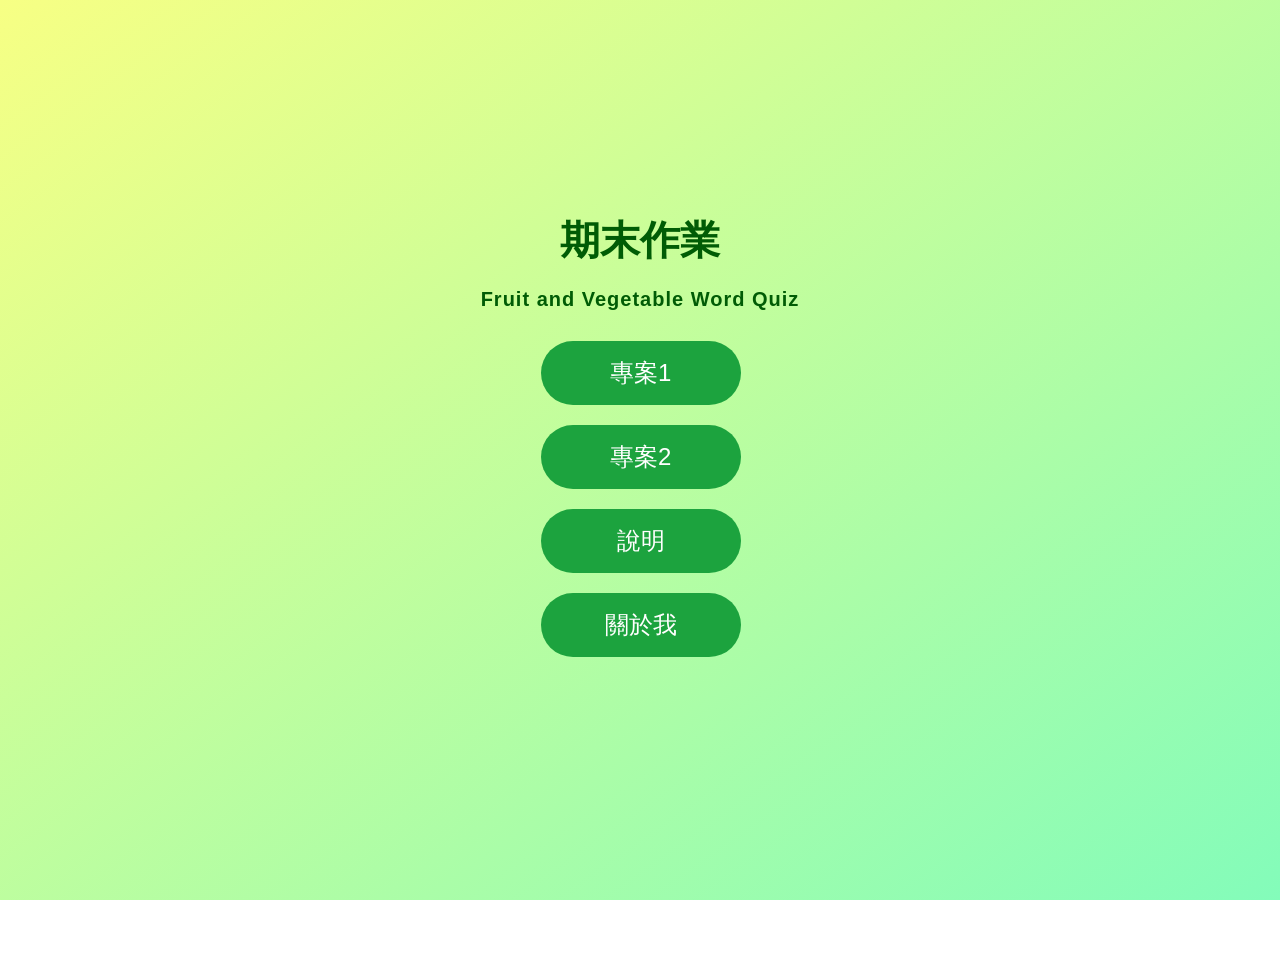
==== index.html @ d754c372 "整理網站檔案到根目錄，忽略 .vscode" ====
<!DOCTYPE html>
<html lang="zh-Hant-TW">
  <head>
    <meta charset="UTF-8" />
    <meta http-equiv="X-UA-Compatible" content="IE=edge" />
    <meta name="viewport" content="width=device-width, initial-scale=1.0" />
    <title>div</title>
    <link rel="stylesheet" href="./css/style01.css" />
  </head>
  <body>
    <div class="main">
      <div class="container">
        <h1 >期末作業</h1>
        <p>Fruit and Vegetable Word Quiz</p>
  
        <ul>
          <li>
            <button onclick="window.location.href='Fruit and Vegetable Word Quiz.html'">專案1</button>
          </li>
          <li>
            <button onclick="window.location.href=''">
              專案2 
            </button>
          </li>
          <li>
            <button onclick="window.location.href='index03.html'">
              說明
            </button>
          </li>
          <li>
            <button onclick="window.location.href='index4.html'">關於我</button>
          </li>
        </ul>
      </div>
    </div>
  </body>
</html>
---- css/style01.css ----
*{
    box-sizing: border-box;
    margin:0;
    padding:0;
}
body{
    font-family: Arial, Helvetica, sans-serif;
    color:#222;
    padding-bottom: 50px;
}
.main{
    background-image: linear-gradient(to left top,rgb(131, 252, 186), rgb(247, 255, 132));
    background-repeat: none;
    background-size: cover;
    background-position:bottom center;
    height:100vh;
    display:flex;
    justify-content: center;
    color: rgb(0, 92, 5);
    align-items:center;
    text-align:center;
    margin-bottom: 20px;
    position:relative;
}
.main h1{
    font-size:40px;
    margin:-20PX 0 20PX;
}
.main p{
    font-size: 20px;
    letter-spacing: 1px;
    font-weight: 600;
}
.content h2{
    font-size: 150%;
    margin:20px 0;
}
.content p{
    line-height:30px;
    letter-spacing: 1.2px;

}
.container{
    max-width:1200px;
    margin:0 auto; 
}
.nav{
    position:fixed;
    top:0;
    left:0;
    right:0;
    background-color:rgba(0, 0, 0, 0.829) ;
}

.nav .container{
   display:flex;
   justify-content: space-between ;
   align-items: center;
   padding:20px 0;
}
.nav ul{
   display:flex;
   list-style-type:none;
   align-items: center;
   justify-content: center;
}
.nav a{
   color:white;
   text-decoration: none;
   padding:8px 15px;
}
.nav.active {
   background-color: white;
   box-shadow:0 2px 10px rgba(0, 0, 0, 0.829);
}
.nav.active a {
   color: black;
}
.nav a.current,
.nav a:hover{
   color:orange;
   font-weight: bold;
}
button  {
    background-color: #1ca33e;
    color: #fff;
    border: none;
    display: block;
    width: 200px;
    cursor: pointer;
    font-size: 24px;
    padding: 16px;
    border-radius: 60px;
  }
  button:hover{
      background-color: rgb(255, 251, 0);
      color: rgb(104, 104, 104);
  }
  button:focus{
      outline:none;
      background-color: rgb(242, 255, 125);
  }
  ul{ 
      margin-top: 20px;
      list-style-type: none;
  }
  li{
      padding:10px 10px;
      padding-left: 60px;
  }
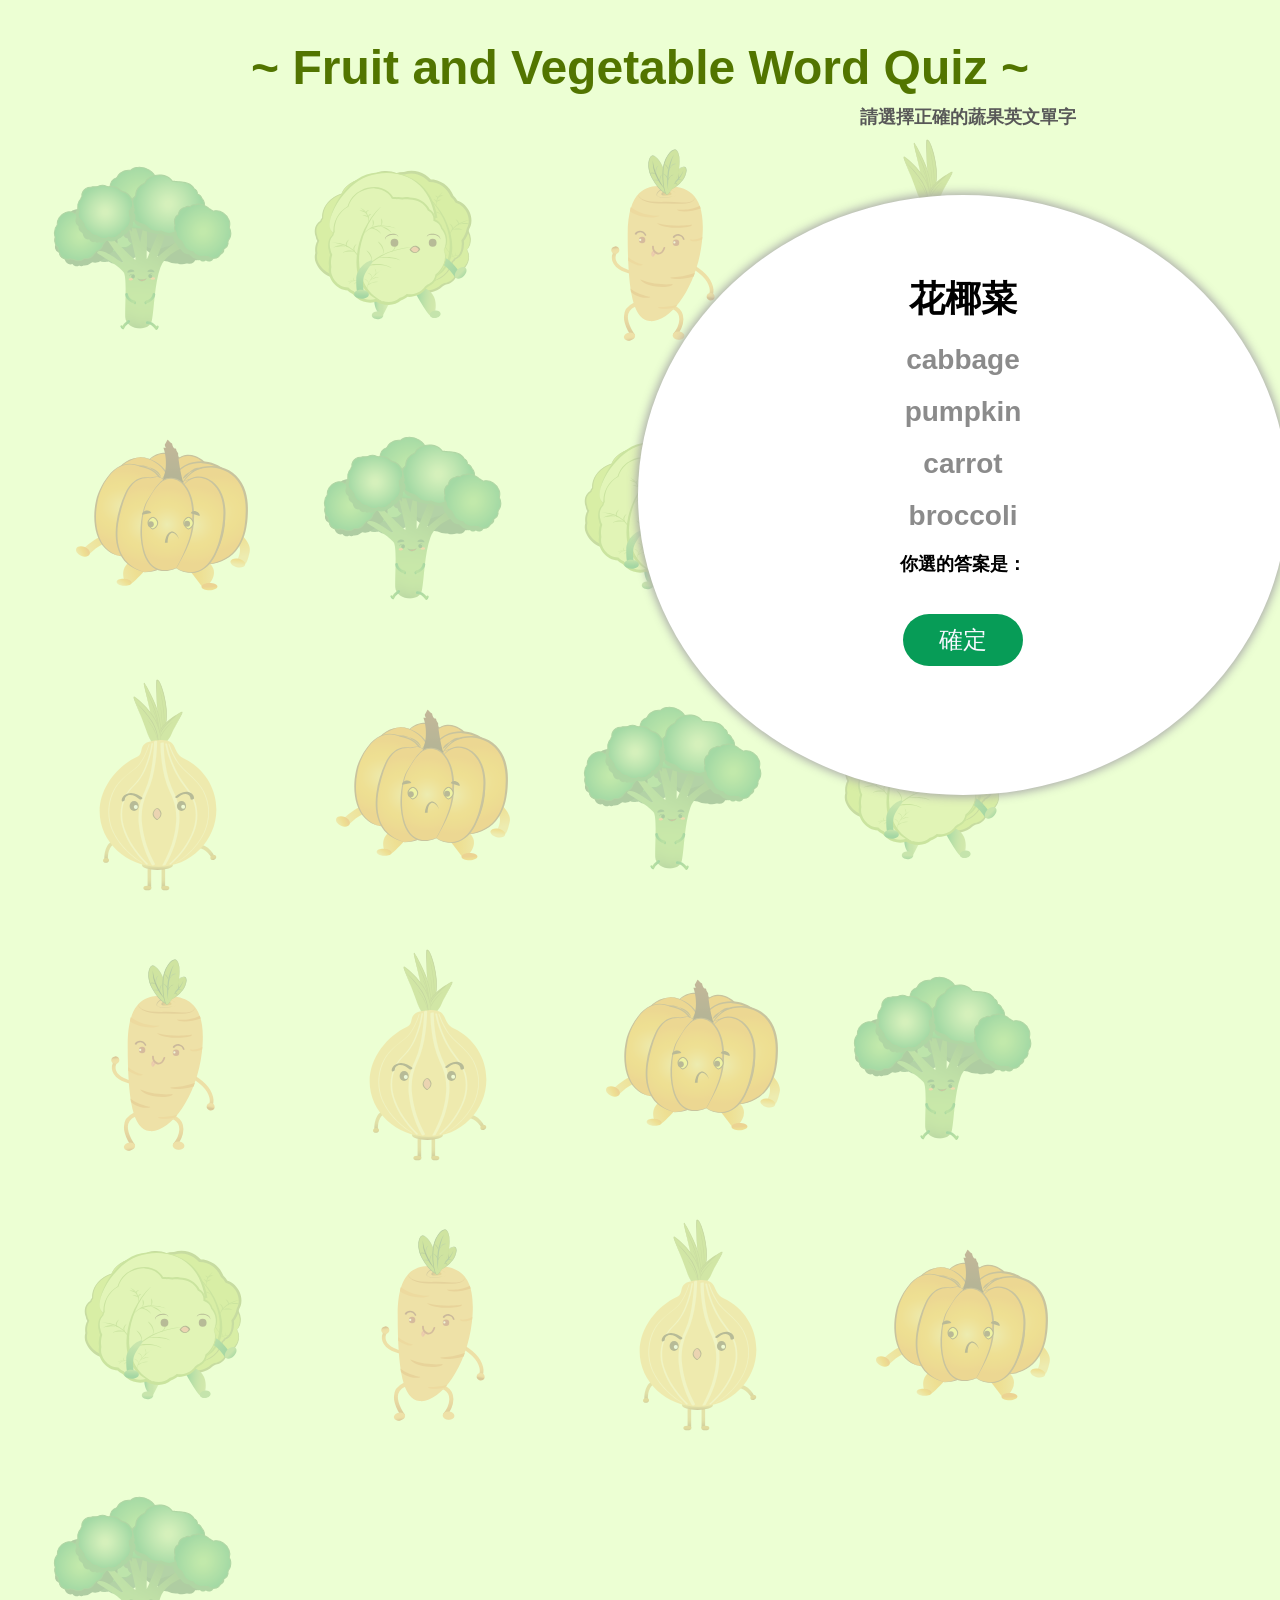
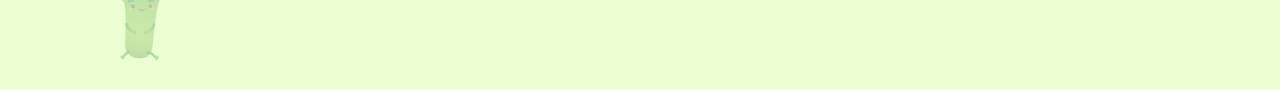
==== commit 2ddf3fbf: "新增 GitHub Pages 首頁 index.html" ====
--- a/index.html
+++ b/index.html
@@ -1,37 +1,68 @@
 <!DOCTYPE html>
-<html lang="zh-Hant-TW">
-  <head>
-    <meta charset="UTF-8" />
-    <meta http-equiv="X-UA-Compatible" content="IE=edge" />
-    <meta name="viewport" content="width=device-width, initial-scale=1.0" />
-    <title>div</title>
-    <link rel="stylesheet" href="./css/style01.css" />
-  </head>
-  <body>
-    <div class="main">
-      <div class="container">
-        <h1 >期末作業</h1>
-        <p>Fruit and Vegetable Word Quiz</p>
+<html lang="en">
+<head>
+    <meta charset="UTF-8">
+    <meta http-equiv="X-UA-Compatible" content="IE=edge">
+    <meta name="viewport" content="width=device-width, initial-scale=1.0">
+    <title>Fruit and Vegetable Word Quiz</title>
+    <link rel="stylesheet" href="./css/index.css">
+</head>
+
+<body onload="load(); test()">
+    <div class="a">~ Fruit and Vegetable Word Quiz ~
+        <h2>請選擇正確的蔬果英文單字</h2> 
+    </div>
+    <div class="svg">
+        <img class="br" src="./svg/broccoli(svg).svg" alt="" width="230px">
+        <img class="cabbage" src="./svg/Cabbage (svg).svg" alt="" width="270px" >
+        <img class="carrot" src="./svg/Carrot (svg).svg" alt="" width="270px">
+        <img class="onion" src="./svg/Onion (svg).svg" alt="" width="260px">
+        <img class="pumpkin" src="./svg/Pumpkin (svg).svg" alt="" width="270px">
+        <img class="br" src="./svg/broccoli(svg).svg" alt="" width="230px">
+        <img class="cabbage" src="./svg/Cabbage (svg).svg" alt="" width="270px" >
+        <img class="carrot" src="./svg/Carrot (svg).svg" alt="" width="270px">
+        <img class="onion" src="./svg/Onion (svg).svg" alt="" width="260px">
+        <img class="pumpkin" src="./svg/Pumpkin (svg).svg" alt="" width="270px">
+        <img class="br" src="./svg/broccoli(svg).svg" alt="" width="230px">
+        <img class="cabbage" src="./svg/Cabbage (svg).svg" alt="" width="270px" >
+        <img class="carrot" src="./svg/Carrot (svg).svg" alt="" width="270px">
+        <img class="onion" src="./svg/Onion (svg).svg" alt="" width="260px">
+        <img class="pumpkin" src="./svg/Pumpkin (svg).svg" alt="" width="270px">
+        <img class="br" src="./svg/broccoli(svg).svg" alt="" width="230px">
+        <img class="cabbage" src="./svg/Cabbage (svg).svg" alt="" width="270px" >
+        <img class="carrot" src="./svg/Carrot (svg).svg" alt="" width="270px"> 
+        <img class="onion" src="./svg/Onion (svg).svg" alt="" width="260px">
+        <img class="pumpkin" src="./svg/Pumpkin (svg).svg" alt="" width="270px">
+        <img class="br" src="./svg/broccoli(svg).svg" alt="" width="230px">
+    </div>
+
+    <div class="container" id="quiz">
+        <div class="header">
+   <div id="question">詞彙</div> 
   
-        <ul>
-          <li>
-            <button onclick="window.location.href='Fruit and Vegetable Word Quiz.html'">專案1</button>
-          </li>
-          <li>
-            <button onclick="window.location.href=''">
-              專案2 
-            </button>
-          </li>
-          <li>
-            <button onclick="window.location.href='index03.html'">
-              說明
-            </button>
-          </li>
-          <li>
-            <button onclick="window.location.href='index4.html'">關於我</button>
-          </li>
-        </ul>
-      </div>
-    </div>
-  </body>
-</html>
+   <div  id="isAudio"> </div><div  id="isSwap" onchange="test()"></div>
+   <ul>
+    <li>
+        <label id="answer1" onclick="chooseA(this)">答案1</label>
+    <li>
+        <label id="answer2" onclick="chooseA(this)">答案2</label>
+    <li>
+        <label id="answer3" onclick="chooseA(this)">答案3</label>
+    <li>
+        <label id="answer4" onclick="chooseA(this)">答案4</label>
+       
+    </ul>
+
+<div class="aa">你選的答案是：</div><div id="choice"></div>
+<div class="bb" id="msg">正確的答案是：?</div>
+<br>
+
+<input type="button" value="確定" onclick="pass()" id="submit"><br/>
+</div> 
+</div> 
+        <!-- HTML -->
+<button onclick="window.location.href='index03.html'">程式</button>
+       
+     <script src="./js/index.js"></script>   
+</body>
+</html>
--- a/css/index.css
+++ b/css/index.css
@@ -0,0 +1,232 @@
+*{
+    box-sizing: border-box;
+}
+body{
+    background: rgb(236, 255, 211);
+}
+
+.a{
+    text-align: center;
+    font-family: Arial, Helvetica, sans-serif;
+    font-size: 48px;
+    margin-top: 40px;
+    font-weight: bold;
+    color: rgb(82, 117, 0);
+    position: relative;
+    z-index: 100;
+}
+
+
+h2{
+    text-align: center;
+    width: 300px;
+    text-align: center;
+    font-family: Arial, Helvetica, sans-serif;
+    font-size: 17.5px;
+    text-align: center;
+    font-weight: 800;
+    color: rgb(88, 88, 88);
+    position: absolute;
+    margin-top: 10px;
+    margin-left: 810px;
+ }
+
+.container{
+    background-color: #fff;
+    border-radius: 15px;
+    box-shadow: 0 0 10px 2px rgb(168, 168, 168);
+    width: 650px;
+    height: 600px;
+    overflow: hidden;
+    margin-left: 630px;
+    margin-top: 100px;
+    border-radius: 50%;
+    position: absolute;
+}
+
+.header{
+    padding: 80px;
+}
+
+#question{
+    display: block;
+    font-family: Arial, Helvetica, sans-serif;
+    font-size: 36px;
+    text-align: center;
+    font-weight: 800;
+}
+ul{
+    text-align: center;
+    padding: 0;
+    font-family: Arial, Helvetica, sans-serif;
+    list-style-type:none;
+    
+}
+
+ul li{
+    font-size: 28px;
+    font-weight: 800;
+    margin: 20px 0;
+    
+}
+
+ul li label{
+    cursor: pointer;
+}
+
+li :hover{
+    color: rgb(0, 119, 69);
+}
+
+li{
+    color: rgb(139, 139, 139);
+    
+}
+
+.aa{
+    font-family: Arial, Helvetica, sans-serif;
+    font-size: 18px;
+    font-weight: 800;
+    text-align: center;
+}
+
+#choice{
+    margin-top: 10px;
+    top: 480px;
+    font-family: Arial, Helvetica, sans-serif;
+    font-size: 18px;
+    text-align: center;
+}
+
+.bb{
+    font-family: Arial, Helvetica, sans-serif;
+    font-size: 18px;
+    margin-top: 5px;
+    text-align: center;
+}
+
+
+#submit{
+    background-color: rgb(7, 156, 87);
+    color: ghostwhite;
+    border:none;
+    display: block;
+    width: 120px;
+    cursor: pointer;
+    font-size: 24px;
+    padding: 10px;
+    margin: auto;
+    margin-top: 10px;
+    border-radius: 60px;
+}
+
+#submit:hover{
+    background-color: rgb(0, 108, 52);
+}
+
+.svg{
+    display: flex;
+    flex-direction: row;
+    flex-wrap: wrap;
+    position: absolute;
+    opacity: 0.3;
+    padding-left: 20px;
+    margin-top: 15px;
+}
+
+.br{
+    display: inline;
+    animation:rotate-taichi 1.8s  linear infinite alternate;
+}
+
+@keyframes rotate-taichi {
+    from {transform: rotate(-8deg);}
+    to {transform: rotate(8deg); }
+}
+
+.cabbage{
+    display: inline;
+    animation:rotate-taichi 1.8s  linear infinite alternate;
+}
+
+@keyframes rotate-taichi {
+    from {transform: rotate(-8deg);}
+    to {transform: rotate(8deg); }
+}
+
+.carrot{
+    display: inline;
+    animation:rotate-taichi 1.8s  linear infinite alternate;
+}
+
+@keyframes rotate-taichi {
+    from {transform: rotate(-8deg);}
+    to {transform: rotate(8deg); }
+}
+.onion{
+    display: inline;
+    animation:rotate-taichi 1.8s  linear infinite alternate;
+}
+
+@keyframes rotate-taichi {
+    from {transform: rotate(-8deg);}
+    to {transform: rotate(8deg); }
+}
+.pumpkin{
+    display: inline;
+    animation:rotate-taichi 1.8s  linear infinite alternate;
+}
+
+@keyframes rotate-taichi {
+    from {transform: rotate(-8deg);}
+    to {transform: rotate(8deg); }
+}
+
+
+.ss{
+    margin-left: 190px;
+    margin-top: 280px;
+    color: rgb(0, 119, 69);
+    
+   }
+
+
+.container button{
+    background-color: rgb(7, 156, 87);
+    color: ghostwhite;
+    border:none;
+    display: block;
+    width: 150px;
+    cursor: pointer;
+    font-size: 24px;
+    padding: 16px;
+    border-radius: 60px;
+    margin-left: 250px;
+}
+
+button {
+  background-color: #1ca33e;
+  color: #fff;
+  border: none;
+  display: block;
+  width: 100px;
+  cursor: pointer;
+  font-size: 18px;
+  color: ghostwhite;
+  padding: 12px;
+  border-radius: 60px;
+  position: absolute;
+  top: 800px;
+  left: 1700px; /* 調整為可見範圍 */
+}
+
+button:hover {
+  background-color: rgb(0, 108, 52);;
+  color: ghostwhite;
+}
+
+button:focus {
+  outline: none;
+  background-color:  #1ca33e; 
+}
+
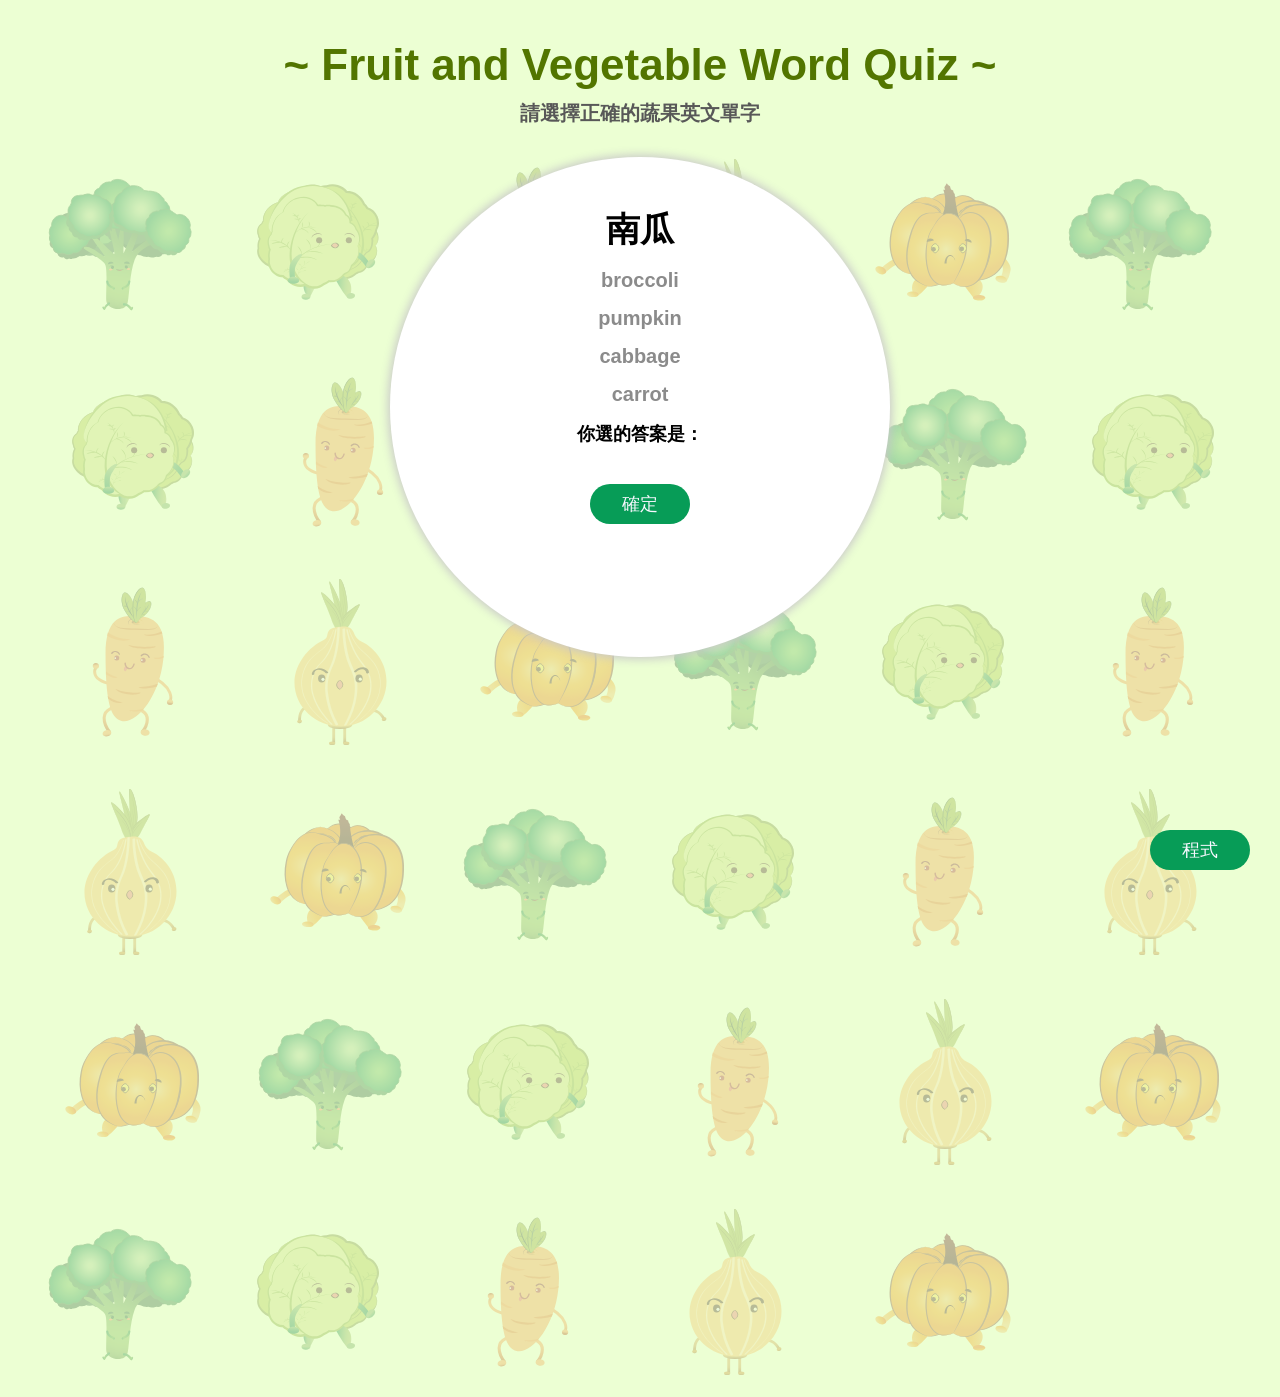
==== commit d5751d2d: "修改說明" ====
--- a/index.html
+++ b/index.html
@@ -13,27 +13,47 @@
         <h2>請選擇正確的蔬果英文單字</h2> 
     </div>
     <div class="svg">
-        <img class="br" src="./svg/broccoli(svg).svg" alt="" width="230px">
-        <img class="cabbage" src="./svg/Cabbage (svg).svg" alt="" width="270px" >
-        <img class="carrot" src="./svg/Carrot (svg).svg" alt="" width="270px">
-        <img class="onion" src="./svg/Onion (svg).svg" alt="" width="260px">
-        <img class="pumpkin" src="./svg/Pumpkin (svg).svg" alt="" width="270px">
-        <img class="br" src="./svg/broccoli(svg).svg" alt="" width="230px">
-        <img class="cabbage" src="./svg/Cabbage (svg).svg" alt="" width="270px" >
-        <img class="carrot" src="./svg/Carrot (svg).svg" alt="" width="270px">
-        <img class="onion" src="./svg/Onion (svg).svg" alt="" width="260px">
-        <img class="pumpkin" src="./svg/Pumpkin (svg).svg" alt="" width="270px">
-        <img class="br" src="./svg/broccoli(svg).svg" alt="" width="230px">
-        <img class="cabbage" src="./svg/Cabbage (svg).svg" alt="" width="270px" >
-        <img class="carrot" src="./svg/Carrot (svg).svg" alt="" width="270px">
-        <img class="onion" src="./svg/Onion (svg).svg" alt="" width="260px">
-        <img class="pumpkin" src="./svg/Pumpkin (svg).svg" alt="" width="270px">
-        <img class="br" src="./svg/broccoli(svg).svg" alt="" width="230px">
-        <img class="cabbage" src="./svg/Cabbage (svg).svg" alt="" width="270px" >
-        <img class="carrot" src="./svg/Carrot (svg).svg" alt="" width="270px"> 
-        <img class="onion" src="./svg/Onion (svg).svg" alt="" width="260px">
-        <img class="pumpkin" src="./svg/Pumpkin (svg).svg" alt="" width="270px">
-        <img class="br" src="./svg/broccoli(svg).svg" alt="" width="230px">
+        <img class="br" src="./svg/broccoli(svg).svg" alt="" width="185px">
+        <img class="cabbage" src="./svg/Cabbage (svg).svg" alt="" width="210px" >
+        <img class="carrot" src="./svg/Carrot (svg).svg" alt="" width="210px">
+        <img class="onion" src="./svg/Onion (svg).svg" alt="" width="205px">
+        <img class="pumpkin" src="./svg/Pumpkin (svg).svg" alt="" width="210px">
+
+        <img class="br" src="./svg/broccoli(svg).svg" alt="" width="185px">
+        <img class="cabbage" src="./svg/Cabbage (svg).svg" alt="" width="210px" >
+        <img class="carrot" src="./svg/Carrot (svg).svg" alt="" width="210px">
+        <img class="onion" src="./svg/Onion (svg).svg" alt="" width="205px">
+        <img class="pumpkin" src="./svg/Pumpkin (svg).svg" alt="" width="210px">
+    
+        <img class="br" src="./svg/broccoli(svg).svg" alt="" width="185px">
+        <img class="cabbage" src="./svg/Cabbage (svg).svg" alt="" width="210px" >
+        <img class="carrot" src="./svg/Carrot (svg).svg" alt="" width="210px">
+        <img class="onion" src="./svg/Onion (svg).svg" alt="" width="205px">
+        <img class="pumpkin" src="./svg/Pumpkin (svg).svg" alt="" width="210px">
+
+        <img class="br" src="./svg/broccoli(svg).svg" alt="" width="185px">
+        <img class="cabbage" src="./svg/Cabbage (svg).svg" alt="" width="210px" >
+        <img class="carrot" src="./svg/Carrot (svg).svg" alt="" width="210px">
+        <img class="onion" src="./svg/Onion (svg).svg" alt="" width="205px">
+        <img class="pumpkin" src="./svg/Pumpkin (svg).svg" alt="" width="210px">
+
+        <img class="br" src="./svg/broccoli(svg).svg" alt="" width="185px">
+        <img class="cabbage" src="./svg/Cabbage (svg).svg" alt="" width="210px" >
+        <img class="carrot" src="./svg/Carrot (svg).svg" alt="" width="210px">
+        <img class="onion" src="./svg/Onion (svg).svg" alt="" width="205px">
+        <img class="pumpkin" src="./svg/Pumpkin (svg).svg" alt="" width="210px">
+
+         <img class="br" src="./svg/broccoli(svg).svg" alt="" width="185px">
+        <img class="cabbage" src="./svg/Cabbage (svg).svg" alt="" width="210px" >
+        <img class="carrot" src="./svg/Carrot (svg).svg" alt="" width="210px">
+        <img class="onion" src="./svg/Onion (svg).svg" alt="" width="205px">
+        <img class="pumpkin" src="./svg/Pumpkin (svg).svg" alt="" width="210px">
+
+        <img class="br" src="./svg/broccoli(svg).svg" alt="" width="185px">
+        <img class="cabbage" src="./svg/Cabbage (svg).svg" alt="" width="210px" >
+        <img class="carrot" src="./svg/Carrot (svg).svg" alt="" width="210px">
+        <img class="onion" src="./svg/Onion (svg).svg" alt="" width="205px">
+        <img class="pumpkin" src="./svg/Pumpkin (svg).svg" alt="" width="210px">
     </div>
 
     <div class="container" id="quiz">
@@ -53,6 +73,9 @@
        
     </ul>
 
+
+
+
 <div class="aa">你選的答案是：</div><div id="choice"></div>
 <div class="bb" id="msg">正確的答案是：?</div>
 <br>
@@ -61,7 +84,7 @@
 </div> 
 </div> 
         <!-- HTML -->
-<button onclick="window.location.href='index03.html'">程式</button>
+<button class="button2" onclick="window.location.href='index03.html'">程式</button>
        
      <script src="./js/index.js"></script>   
 </body>
--- a/css/index.css
+++ b/css/index.css
@@ -2,22 +2,24 @@
     box-sizing: border-box;
 }
 body{
+    
     background: rgb(236, 255, 211);
+    
 }
 
 .a{
     text-align: center;
     font-family: Arial, Helvetica, sans-serif;
-    font-size: 48px;
+    font-size: 44px;
     margin-top: 40px;
     font-weight: bold;
     color: rgb(82, 117, 0);
     position: relative;
     z-index: 100;
 }
-
-
-h2{
+   
+
+ /*h2{
     text-align: center;
     width: 300px;
     text-align: center;
@@ -29,10 +31,23 @@
     position: absolute;
     margin-top: 10px;
     margin-left: 810px;
- }
-
-.container{
-    background-color: #fff;
+ }*/
+ h2{
+    text-align: center;
+    font-family: Arial, Helvetica, sans-serif;
+    font-size: 20px;
+    font-weight: 800;
+    color: rgb(88, 88, 88);
+    
+    
+    width: 80%; /*修改：避免寫死*/
+    max-width: 300px; /*修改*/
+    margin: 10px auto; /*修改：置中*/
+    position: relative; /*修改：取消 absolute*/
+}
+
+ /*.container{
+   background-color: #fff;
     border-radius: 15px;
     box-shadow: 0 0 10px 2px rgb(168, 168, 168);
     width: 650px;
@@ -41,17 +56,34 @@
     margin-left: 630px;
     margin-top: 100px;
     border-radius: 50%;
-    position: absolute;
-}
+    position: absolute;}*/
+
+
+
+.container{
+    background-color: #fff;
+    box-shadow: 0 0 10px 2px rgb(201, 201, 201);
+    overflow: hidden;      /*內容溢出與裁切*/
+    max-width: 500px;
+    width: 90%;
+    aspect-ratio: 1/1;    /* 高度自動跟寬度一樣，保持正圓 */
+    margin: 30px auto 0;  /* 水平置中 */
+    border-radius: 50%;
+    position: relative;    /* 改掉絕對定位 */
+    text-align: center;
+}
+
 
 .header{
-    padding: 80px;
+    padding: 50px;
+    
+    
 }
 
 #question{
     display: block;
     font-family: Arial, Helvetica, sans-serif;
-    font-size: 36px;
+    font-size: 34px;
     text-align: center;
     font-weight: 800;
 }
@@ -64,9 +96,9 @@
 }
 
 ul li{
-    font-size: 28px;
+    font-size: 20px;
     font-weight: 800;
-    margin: 20px 0;
+    margin: 15px 0;
     
 }
 
@@ -74,7 +106,7 @@
     cursor: pointer;
 }
 
-li :hover{
+li:hover{
     color: rgb(0, 119, 69);
 }
 
@@ -83,10 +115,10 @@
     
 }
 
-.aa{
-    font-family: Arial, Helvetica, sans-serif;
-    font-size: 18px;
-    font-weight: 800;
+.aa{                            /*問題你的答案是?*/
+    font-family: Arial, Helvetica, sans-serif;
+    font-size: 18px;
+    font-weight: 650; /*文字粗度*/
     text-align: center;
 }
 
@@ -111,12 +143,12 @@
     color: ghostwhite;
     border:none;
     display: block;
-    width: 120px;
-    cursor: pointer;
-    font-size: 24px;
-    padding: 10px;
-    margin: auto;
-    margin-top: 10px;
+    width: 100px;
+
+    cursor: pointer; /*滑鼠游標屬性*/
+    font-size: 18px;
+    padding: 8px;/*按紐跟字距離*/
+    margin: 10px auto;
     border-radius: 60px;
 }
 
@@ -131,67 +163,34 @@
     position: absolute;
     opacity: 0.3;
     padding-left: 20px;
-    margin-top: 15px;
-}
-
-.br{
-    display: inline;
-    animation:rotate-taichi 1.8s  linear infinite alternate;
 }
 
 @keyframes rotate-taichi {
     from {transform: rotate(-8deg);}
-    to {transform: rotate(8deg); }
-}
-
-.cabbage{
-    display: inline;
-    animation:rotate-taichi 1.8s  linear infinite alternate;
-}
-
-@keyframes rotate-taichi {
-    from {transform: rotate(-8deg);}
-    to {transform: rotate(8deg); }
-}
-
-.carrot{
-    display: inline;
-    animation:rotate-taichi 1.8s  linear infinite alternate;
-}
-
-@keyframes rotate-taichi {
-    from {transform: rotate(-8deg);}
-    to {transform: rotate(8deg); }
-}
-.onion{
-    display: inline;
-    animation:rotate-taichi 1.8s  linear infinite alternate;
-}
-
-@keyframes rotate-taichi {
-    from {transform: rotate(-8deg);}
-    to {transform: rotate(8deg); }
-}
+    to {transform: rotate(8deg);}
+}
+
+.br,
+.cabbage,
+.carrot,
+.onion,
 .pumpkin{
     display: inline;
-    animation:rotate-taichi 1.8s  linear infinite alternate;
-}
-
-@keyframes rotate-taichi {
-    from {transform: rotate(-8deg);}
-    to {transform: rotate(8deg); }
-}
-
-
-.ss{
+    animation: rotate-taichi 1.8s linear infinite alternate;
+}
+
+.ss{ 
+/*你總共答對了幾題* 跑位問題罪魁禍首
     margin-left: 190px;
-    margin-top: 280px;
+    margin-top: 280px;*/
+    padding: 100px;
+    text-align: center;
     color: rgb(0, 119, 69);
-    
+
    }
 
 
-.container button{
+/*.container button{ 總共答對的最後按鈕
     background-color: rgb(7, 156, 87);
     color: ghostwhite;
     border:none;
@@ -204,7 +203,70 @@
     margin-left: 250px;
 }
 
-button {
+  .container button{ /*總共答對的最後按鈕*
+    background-color: rgb(7, 156, 87);
+    color: ghostwhite;
+    border:none;
+    display: block;
+    max-width: 120px;
+    cursor: pointer;
+    font-size: 24px;
+    border-radius: 25px;
+    position: absolute;
+
+    margin: 20px auto;  /*離圓的距離*
+}*/
+  .container button{ /*r開頭最後按鈕*/
+    background-color: rgb(7, 156, 87);
+    color: ghostwhite;
+    font-size: 18px;
+    border:none;
+    border-radius: 25px;
+    display: block;
+    width: 100px;/*按鈕寬*/
+    padding:  20px;
+    padding-top: 12px;
+    cursor: pointer;
+    position: absolute;
+    bottom: 30px;
+}
+
+.button2{
+    background-color: rgb(7, 156, 87);
+    font-size: 18px;
+    color: ghostwhite;
+    width: 100px;
+    height: 40px;
+    border: none;
+    border-radius: 25px;
+    cursor: pointer;
+    position: fixed;
+    z-index: 1000;
+    bottom: 30px;    /* 距離底部 20px */
+    right: 30px; 
+}
+  /*button{    /*程式說明按鈕
+  background-color: rgb(7, 156, 87);
+  font-size: 24px;
+  color: ghostwhite;
+  max-width: 120px;
+  
+  border: none;
+  display: block;
+  width: 80%; /* %可伸縮 *
+  height: 50px; 
+  border-radius: 25px;
+  cursor: pointer;
+ 
+  margin: 40px auto;    /*響應式*
+  position: fixed;     /* 固定在視窗，不會被頁面滾動影響 *
+  z-index: 1000;
+  bottom: 20px;          /* 距離視窗底部  *
+  right: 60px;           /* 距離視窗右邊  *
+}
+*/
+
+/*button {
   background-color: #1ca33e;
   color: #fff;
   border: none;
@@ -217,11 +279,12 @@
   border-radius: 60px;
   position: absolute;
   top: 800px;
-  left: 1700px; /* 調整為可見範圍 */
-}
+  left: 1700px; /* 調整為可見範圍 
+}
+*/
 
 button:hover {
-  background-color: rgb(0, 108, 52);;
+  background-color: rgb(4, 55, 29);;
   color: ghostwhite;
 }
 
@@ -230,3 +293,77 @@
   background-color:  #1ca33e; 
 }
 
+
+
+
+/* 修正：重寫響應式斷點 */
+/* 小螢幕 (手機) */
+@media screen and (max-width: 540px) {
+    .a {
+        font-size: 32px; /* 修正：標題縮小 */
+        margin-top: 20px;
+    }
+    
+    h2 {
+        font-size: 16px; /* 修正：副標題縮小 */
+    }
+    
+    .container {
+        width: 90%; /* 修正：縮小原尺寸90% */
+        margin: 20px auto 0;
+    }
+    
+    .header {
+        padding: 30px 20px; /* 修正：減少內距 */
+    }
+    
+    #question {
+        font-size: 24px; /* 修正：問題文字縮小 */
+    }
+    
+    ul li {
+        font-size: 18px; /* 修正：選項文字縮小 */
+    }
+    
+    .container button {
+        width: 100px; /* 修正：按鈕縮小 */
+        font-size: 20px;
+        bottom: 20px;
+    }
+    
+    .ss {
+        padding: 60px 20px; /* 修正：調整結果頁面距 */
+        font-size: 20px;
+    }
+}
+
+/* 中等螢幕 (平板) */
+@media screen and (min-width: 541px) and (max-width: 768px) {
+    .a {
+        font-size: 40px;
+    }
+    
+    .container {
+        max-width: 90%; /* 修正：適中的容器大小 */
+    }
+    
+    #question {
+        font-size: 28px;
+    }
+    
+    ul li {
+        font-size: 20px;
+    }
+    
+    .ss {
+        padding: 80px 30px; /* 修正：調整結果頁面距 */
+        font-size: 22px;
+    }
+}
+
+/* 修正：添加大螢幕優化 */
+@media screen and (min-width: 1200px) {
+    .container {
+        max-width: 500px; /* 修正：大螢幕時稍微放大 */
+    }
+}
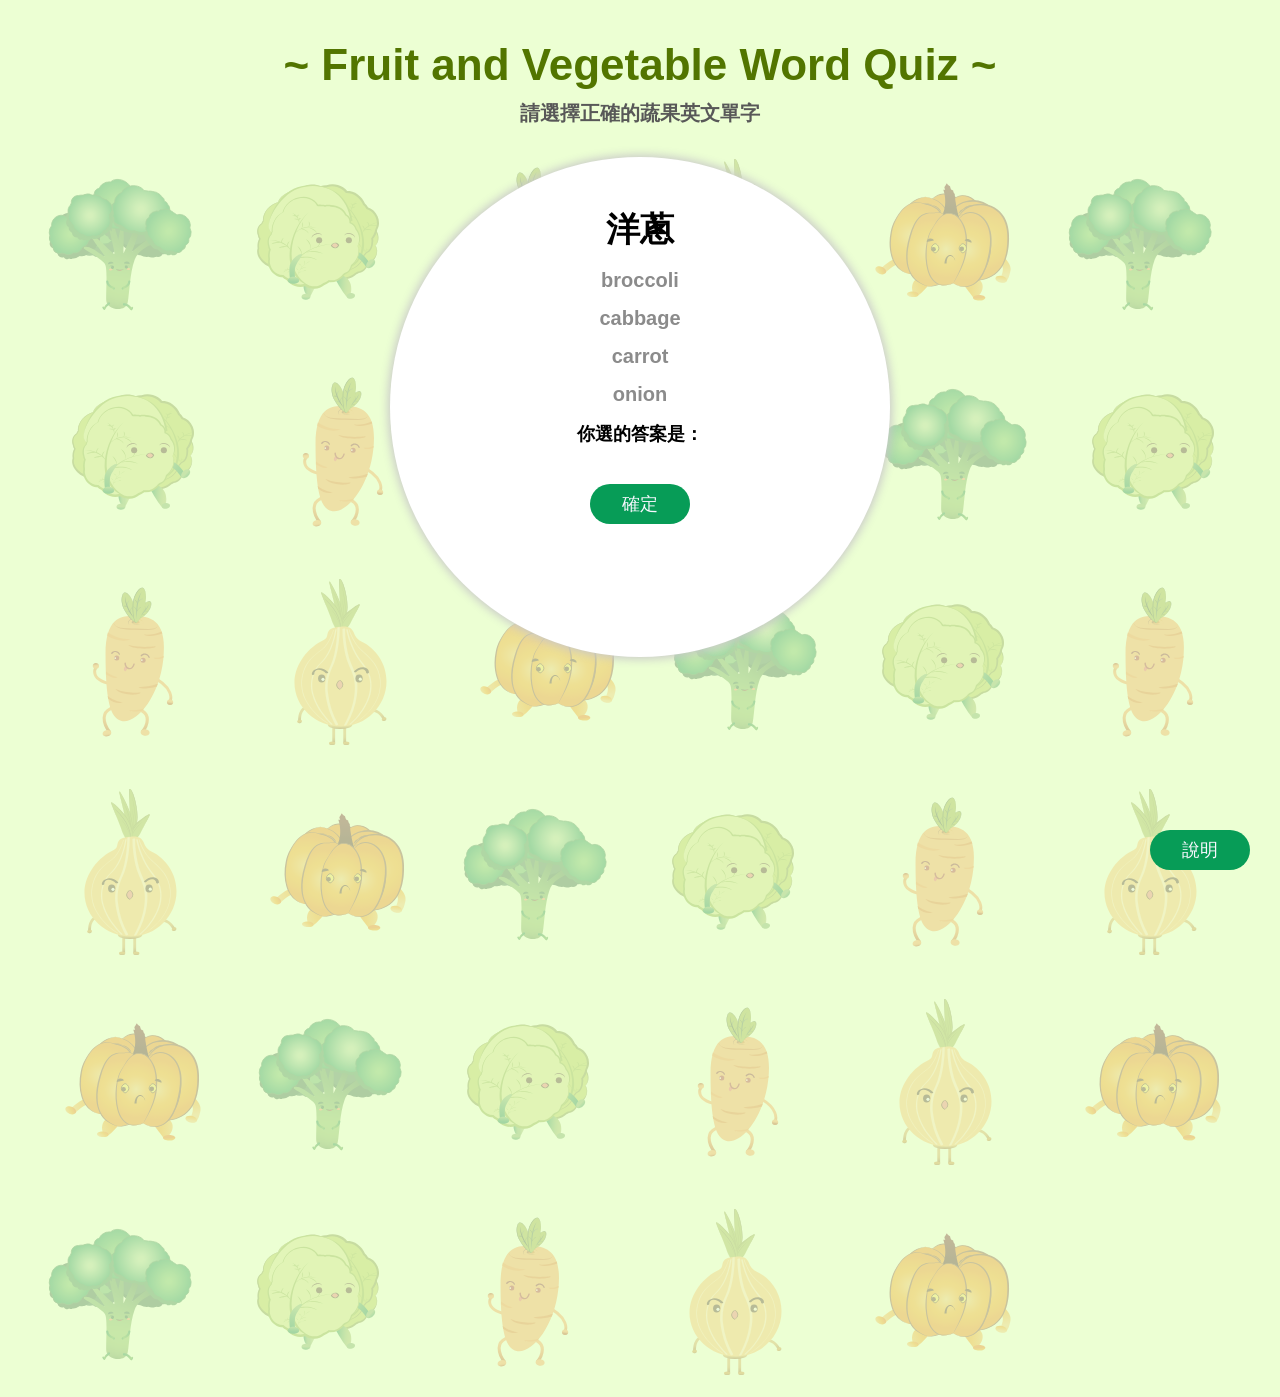
==== commit 89d0f397: "修改說明" ====
--- a/index.html
+++ b/index.html
@@ -84,7 +84,7 @@
 </div> 
 </div> 
         <!-- HTML -->
-<button class="button2" onclick="window.location.href='index03.html'">程式</button>
+<button class="button2" onclick="window.location.href='index03.html'">說明</button>
        
      <script src="./js/index.js"></script>   
 </body>
